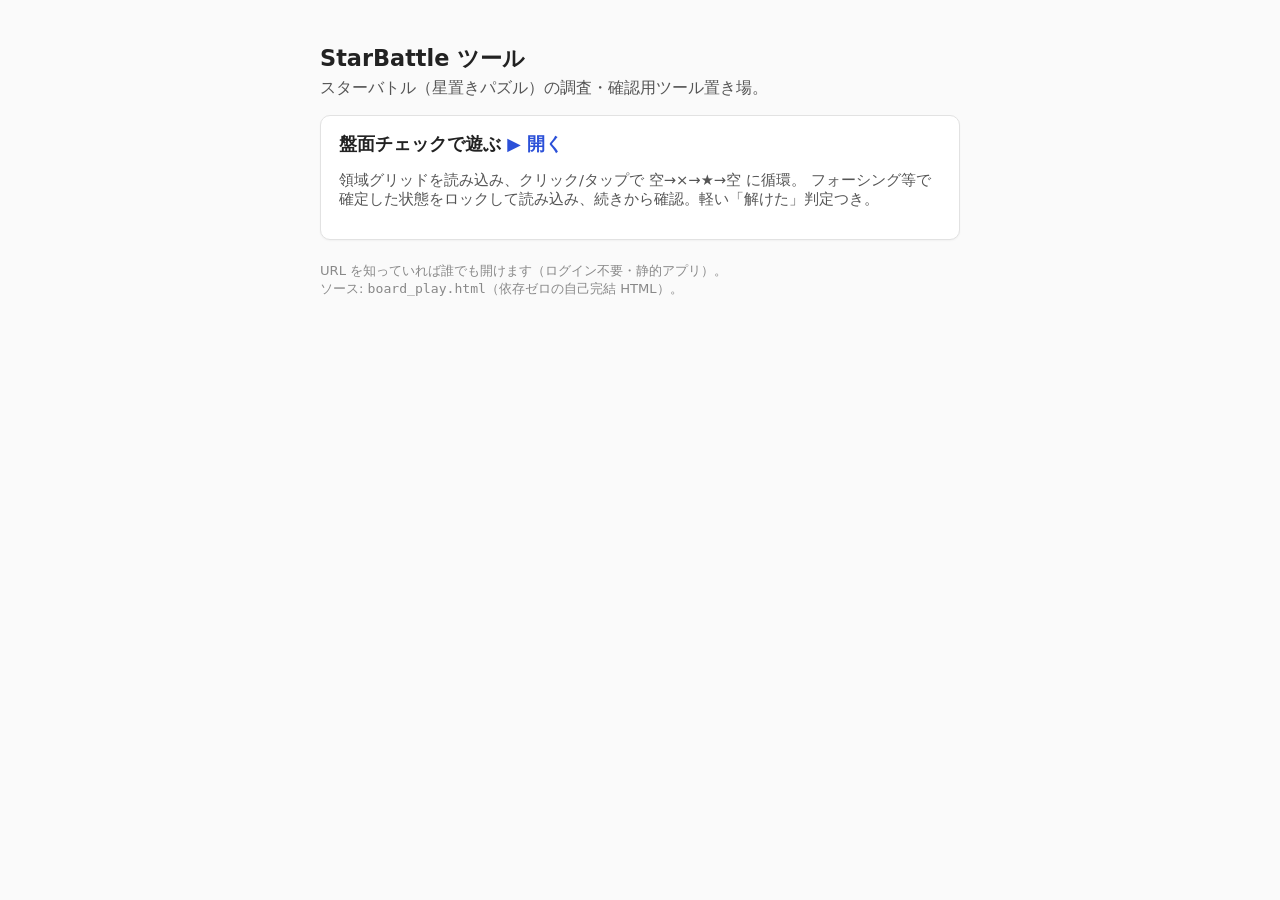
==== index.html @ 4a04c152 "Merge pull request #1 from you-eiko/claude/starbattle-play-export-pawwh0 feat: 公開アプリ一式（盤面チェックで遊ぶ静的アプ" ====
<!DOCTYPE html>
<!--
  GitHub Pages の固定入口（ランチャー）。
  Pages を有効化すると <user>.github.io/StarBattle/ がここを開く。
  実体（アプリ）が tools/ 内で移動しても、このファイルのリンク先を直すだけで
  入口URLは不変に保てる。外部依存なし・自己完結。
-->
<html lang="ja">
<head>
<meta charset="utf-8">
<meta name="viewport" content="width=device-width, initial-scale=1">
<title>StarBattle ツール</title>
<style>
  body { font-family: system-ui, sans-serif; margin: 0; color: #222; background: #fafafa; }
  .wrap { max-width: 640px; margin: 0 auto; padding: 28px 18px; }
  h1 { font-size: 1.4rem; margin-bottom: 4px; }
  p.lead { color: #555; margin-top: 0; }
  .card { display: block; background: #fff; border: 1px solid #e2e2e2; border-radius: 10px;
    padding: 16px 18px; margin: 14px 0; text-decoration: none; color: inherit;
    box-shadow: 0 1px 2px rgba(0,0,0,.04); }
  .card:hover { border-color: #b9c7ff; box-shadow: 0 2px 8px rgba(60,90,200,.10); }
  .card h2 { font-size: 1.1rem; margin: 0 0 4px; }
  .card .go { color: #2b50d8; font-weight: 700; }
  .card .desc { color: #555; font-size: .92rem; }
  footer { color: #888; font-size: .82rem; margin-top: 22px; }
</style>
</head>
<body>
<div class="wrap">
  <h1>StarBattle ツール</h1>
  <p class="lead">スターバトル（星置きパズル）の調査・確認用ツール置き場。</p>

  <a class="card" href="board_play.html">
    <h2>盤面チェックで遊ぶ <span class="go">▶ 開く</span></h2>
    <p class="desc">領域グリッドを読み込み、クリック/タップで 空→×→★→空 に循環。
      フォーシング等で確定した状態をロックして読み込み、続きから確認。軽い「解けた」判定つき。</p>
  </a>

  <footer>
    URL を知っていれば誰でも開けます（ログイン不要・静的アプリ）。<br>
    ソース: <code>board_play.html</code>（依存ゼロの自己完結 HTML）。
  </footer>
</div>
</body>
</html>
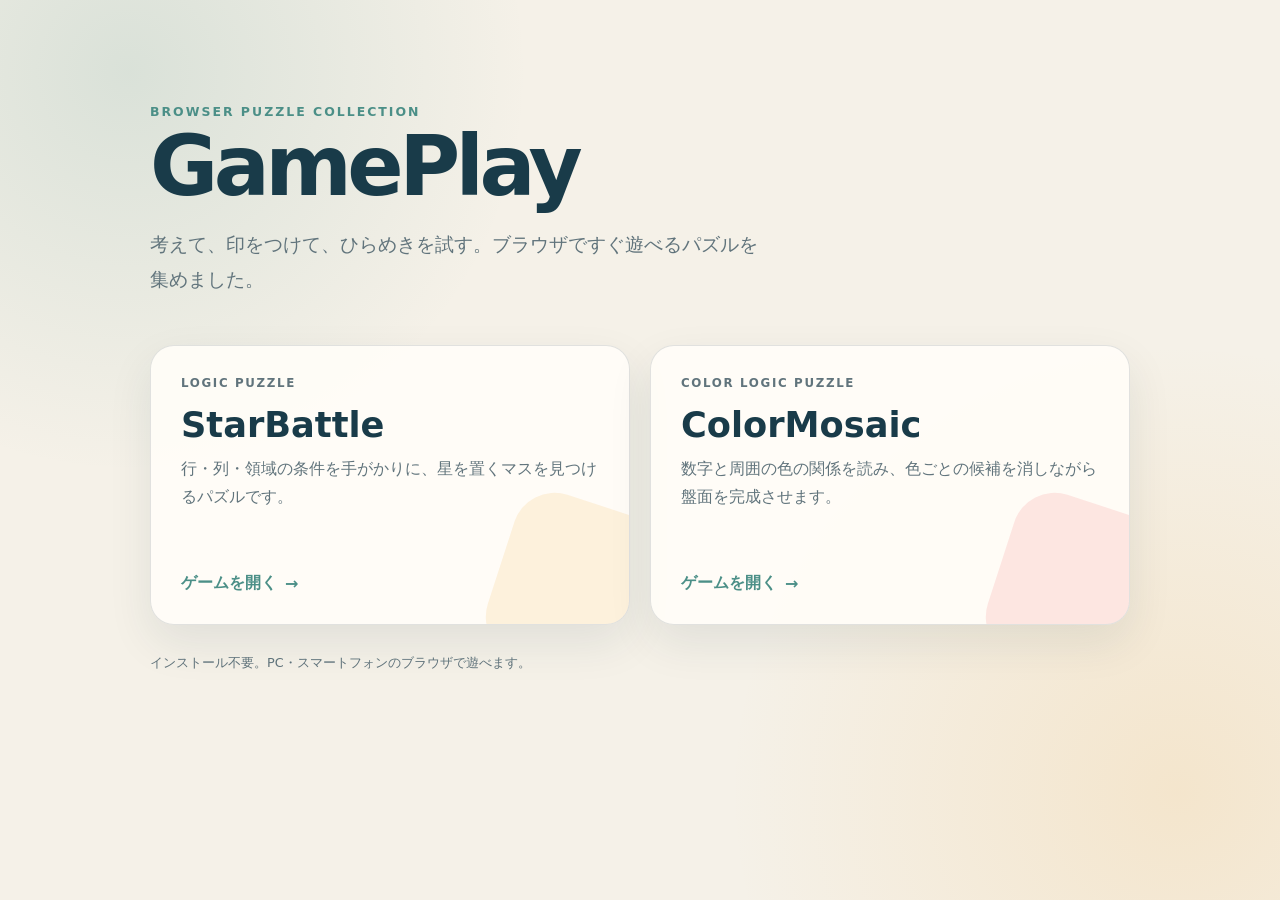
==== commit a9292357: "Add initial set of StarBattle puzzles with regions, states, and solutions" ====
--- a/index.html
+++ b/index.html
@@ -1,45 +1,182 @@
-<!DOCTYPE html>
-<!--
-  GitHub Pages の固定入口（ランチャー）。
-  Pages を有効化すると <user>.github.io/StarBattle/ がここを開く。
-  実体（アプリ）が tools/ 内で移動しても、このファイルのリンク先を直すだけで
-  入口URLは不変に保てる。外部依存なし・自己完結。
--->
+<!doctype html>
 <html lang="ja">
 <head>
-<meta charset="utf-8">
-<meta name="viewport" content="width=device-width, initial-scale=1">
-<title>StarBattle ツール</title>
-<style>
-  body { font-family: system-ui, sans-serif; margin: 0; color: #222; background: #fafafa; }
-  .wrap { max-width: 640px; margin: 0 auto; padding: 28px 18px; }
-  h1 { font-size: 1.4rem; margin-bottom: 4px; }
-  p.lead { color: #555; margin-top: 0; }
-  .card { display: block; background: #fff; border: 1px solid #e2e2e2; border-radius: 10px;
-    padding: 16px 18px; margin: 14px 0; text-decoration: none; color: inherit;
-    box-shadow: 0 1px 2px rgba(0,0,0,.04); }
-  .card:hover { border-color: #b9c7ff; box-shadow: 0 2px 8px rgba(60,90,200,.10); }
-  .card h2 { font-size: 1.1rem; margin: 0 0 4px; }
-  .card .go { color: #2b50d8; font-weight: 700; }
-  .card .desc { color: #555; font-size: .92rem; }
-  footer { color: #888; font-size: .82rem; margin-top: 22px; }
-</style>
+  <meta charset="utf-8">
+  <meta name="viewport" content="width=device-width, initial-scale=1">
+  <meta name="theme-color" content="#172f3b">
+  <title>GamePlay</title>
+  <style>
+    :root {
+      color-scheme: light;
+      --ink: #18323d;
+      --muted: #61747c;
+      --paper: #f5f1e8;
+      --panel: rgb(255 253 248 / 92%);
+      --line: #c9d5d8;
+      --deep: #193b49;
+      --teal: #4b8f87;
+      --coral: #ef5b64;
+      --gold: #efa83d;
+    }
+
+    * { box-sizing: border-box; }
+
+    body {
+      min-height: 100vh;
+      margin: 0;
+      color: var(--ink);
+      background:
+        radial-gradient(circle at 10% 8%, rgb(75 143 135 / 16%), transparent 25rem),
+        radial-gradient(circle at 92% 88%, rgb(239 168 61 / 16%), transparent 28rem),
+        var(--paper);
+      font-family: "Yu Gothic UI", "Yu Gothic", "Hiragino Sans", system-ui, sans-serif;
+    }
+
+    .shell {
+      width: min(980px, calc(100% - 36px));
+      margin: 0 auto;
+      padding: clamp(54px, 9vw, 104px) 0 48px;
+    }
+
+    .eyebrow {
+      margin: 0 0 8px;
+      color: var(--teal);
+      font-size: .78rem;
+      font-weight: 800;
+      letter-spacing: .16em;
+    }
+
+    h1 {
+      margin: 0;
+      color: var(--deep);
+      font-size: clamp(2.7rem, 8vw, 5.2rem);
+      line-height: .95;
+      letter-spacing: -.055em;
+    }
+
+    .lead {
+      max-width: 620px;
+      margin: 22px 0 0;
+      color: var(--muted);
+      font-size: clamp(1rem, 2.4vw, 1.2rem);
+      line-height: 1.8;
+    }
+
+    .games {
+      display: grid;
+      grid-template-columns: repeat(2, minmax(0, 1fr));
+      gap: 20px;
+      margin-top: 48px;
+    }
+
+    .game-card {
+      position: relative;
+      display: flex;
+      min-height: 280px;
+      flex-direction: column;
+      overflow: hidden;
+      padding: 30px;
+      color: inherit;
+      text-decoration: none;
+      background: var(--panel);
+      border: 1px solid rgb(24 50 61 / 13%);
+      border-radius: 24px;
+      box-shadow: 0 18px 45px rgb(24 50 61 / 9%);
+      transition: transform .18s ease, box-shadow .18s ease, border-color .18s ease;
+    }
+
+    .game-card:hover,
+    .game-card:focus-visible {
+      transform: translateY(-4px);
+      border-color: rgb(75 143 135 / 55%);
+      box-shadow: 0 24px 54px rgb(24 50 61 / 14%);
+      outline: none;
+    }
+
+    .game-card::after {
+      position: absolute;
+      right: -38px;
+      bottom: -50px;
+      width: 170px;
+      height: 170px;
+      content: "";
+      border-radius: 42px;
+      transform: rotate(18deg);
+      opacity: .14;
+    }
+
+    .starbattle::after { background: var(--gold); }
+    .colormosaic::after { background: var(--coral); }
+
+    .game-label {
+      color: var(--muted);
+      font-size: .74rem;
+      font-weight: 800;
+      letter-spacing: .14em;
+    }
+
+    .game-card h2 {
+      margin: 16px 0 10px;
+      color: var(--deep);
+      font-size: clamp(1.65rem, 4vw, 2.2rem);
+      line-height: 1.1;
+    }
+
+    .game-card p {
+      max-width: 31em;
+      margin: 0;
+      color: var(--muted);
+      line-height: 1.75;
+    }
+
+    .open {
+      display: inline-flex;
+      align-items: center;
+      gap: 8px;
+      margin-top: auto;
+      padding-top: 28px;
+      color: var(--teal);
+      font-weight: 800;
+    }
+
+    footer {
+      margin-top: 30px;
+      color: var(--muted);
+      font-size: .8rem;
+    }
+
+    @media (max-width: 680px) {
+      .shell { width: min(100% - 24px, 520px); }
+      .games { grid-template-columns: 1fr; margin-top: 34px; }
+      .game-card { min-height: 235px; padding: 25px; }
+    }
+  </style>
 </head>
 <body>
-<div class="wrap">
-  <h1>StarBattle ツール</h1>
-  <p class="lead">スターバトル（星置きパズル）の調査・確認用ツール置き場。</p>
+  <main class="shell">
+    <header>
+      <p class="eyebrow">BROWSER PUZZLE COLLECTION</p>
+      <h1>GamePlay</h1>
+      <p class="lead">考えて、印をつけて、ひらめきを試す。ブラウザですぐ遊べるパズルを集めました。</p>
+    </header>
 
-  <a class="card" href="board_play.html">
-    <h2>盤面チェックで遊ぶ <span class="go">▶ 開く</span></h2>
-    <p class="desc">領域グリッドを読み込み、クリック/タップで 空→×→★→空 に循環。
-      フォーシング等で確定した状態をロックして読み込み、続きから確認。軽い「解けた」判定つき。</p>
-  </a>
+    <section class="games" aria-label="ゲーム一覧">
+      <a class="game-card starbattle" href="starbattle/">
+        <span class="game-label">LOGIC PUZZLE</span>
+        <h2>StarBattle</h2>
+        <p>行・列・領域の条件を手がかりに、星を置くマスを見つけるパズルです。</p>
+        <span class="open">ゲームを開く <span aria-hidden="true">→</span></span>
+      </a>
 
-  <footer>
-    URL を知っていれば誰でも開けます（ログイン不要・静的アプリ）。<br>
-    ソース: <code>board_play.html</code>（依存ゼロの自己完結 HTML）。
-  </footer>
-</div>
+      <a class="game-card colormosaic" href="colormosaic/">
+        <span class="game-label">COLOR LOGIC PUZZLE</span>
+        <h2>ColorMosaic</h2>
+        <p>数字と周囲の色の関係を読み、色ごとの候補を消しながら盤面を完成させます。</p>
+        <span class="open">ゲームを開く <span aria-hidden="true">→</span></span>
+      </a>
+    </section>
+
+    <footer>インストール不要。PC・スマートフォンのブラウザで遊べます。</footer>
+  </main>
 </body>
 </html>
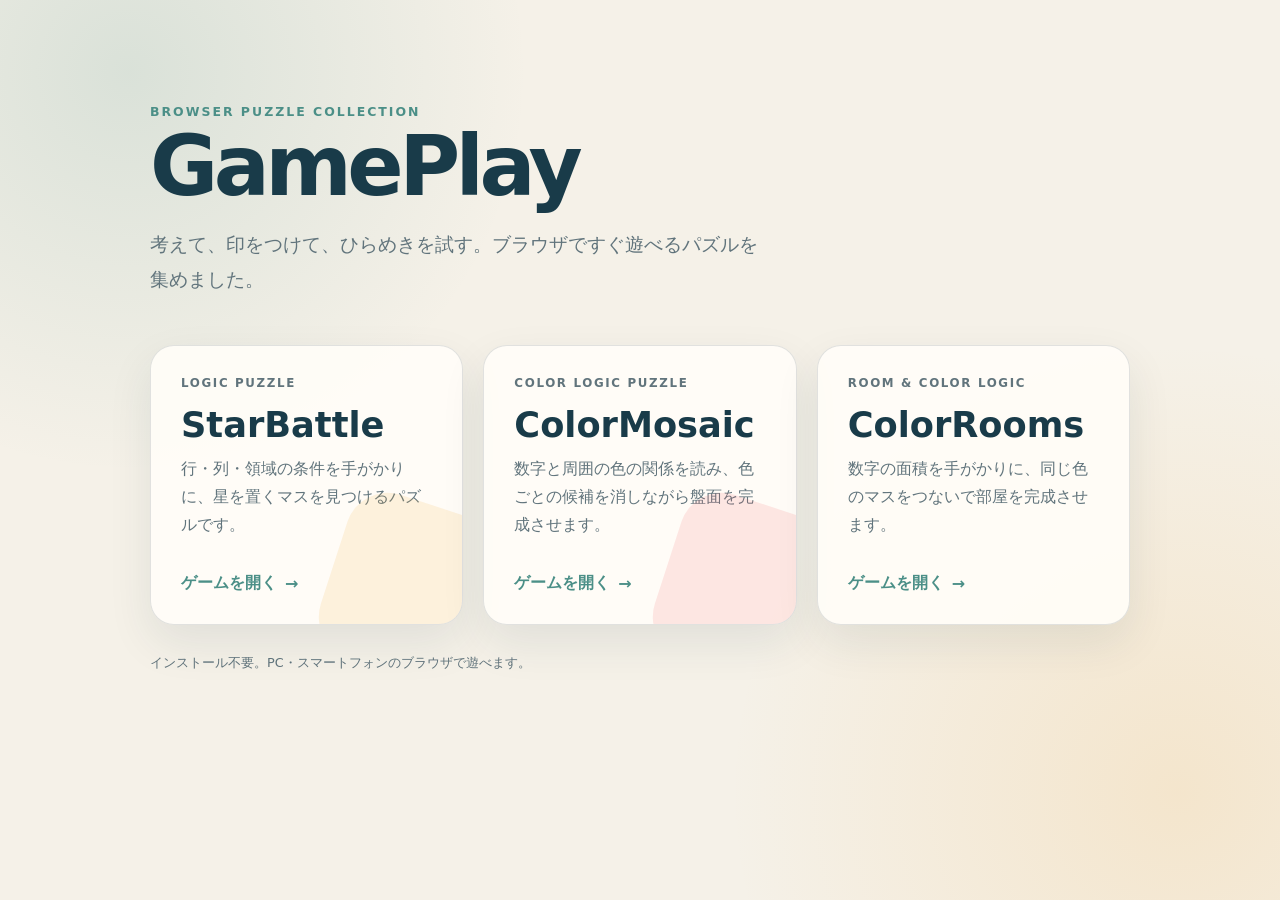
==== commit ffbddf6b: "Add core functionality and styles for Color Rooms game - Implemented game logic in model.js includin" ====
--- a/index.html
+++ b/index.html
@@ -64,7 +64,7 @@
 
     .games {
       display: grid;
-      grid-template-columns: repeat(2, minmax(0, 1fr));
+      grid-template-columns: repeat(3, minmax(0, 1fr));
       gap: 20px;
       margin-top: 48px;
     }
@@ -107,6 +107,7 @@
 
     .starbattle::after { background: var(--gold); }
     .colormosaic::after { background: var(--coral); }
+    .colorrooms::after { background: linear-gradient(135deg, var(--teal), var(--blue)); }
 
     .game-label {
       color: var(--muted);
@@ -145,6 +146,10 @@
       font-size: .8rem;
     }
 
+    @media (max-width: 880px) {
+      .games { grid-template-columns: repeat(2, minmax(0, 1fr)); }
+    }
+
     @media (max-width: 680px) {
       .shell { width: min(100% - 24px, 520px); }
       .games { grid-template-columns: 1fr; margin-top: 34px; }
@@ -174,6 +179,13 @@
         <p>数字と周囲の色の関係を読み、色ごとの候補を消しながら盤面を完成させます。</p>
         <span class="open">ゲームを開く <span aria-hidden="true">→</span></span>
       </a>
+
+      <a class="game-card colorrooms" href="colorrooms/">
+        <span class="game-label">ROOM &amp; COLOR LOGIC</span>
+        <h2>ColorRooms</h2>
+        <p>数字の面積を手がかりに、同じ色のマスをつないで部屋を完成させます。</p>
+        <span class="open">ゲームを開く <span aria-hidden="true">→</span></span>
+      </a>
     </section>
 
     <footer>インストール不要。PC・スマートフォンのブラウザで遊べます。</footer>
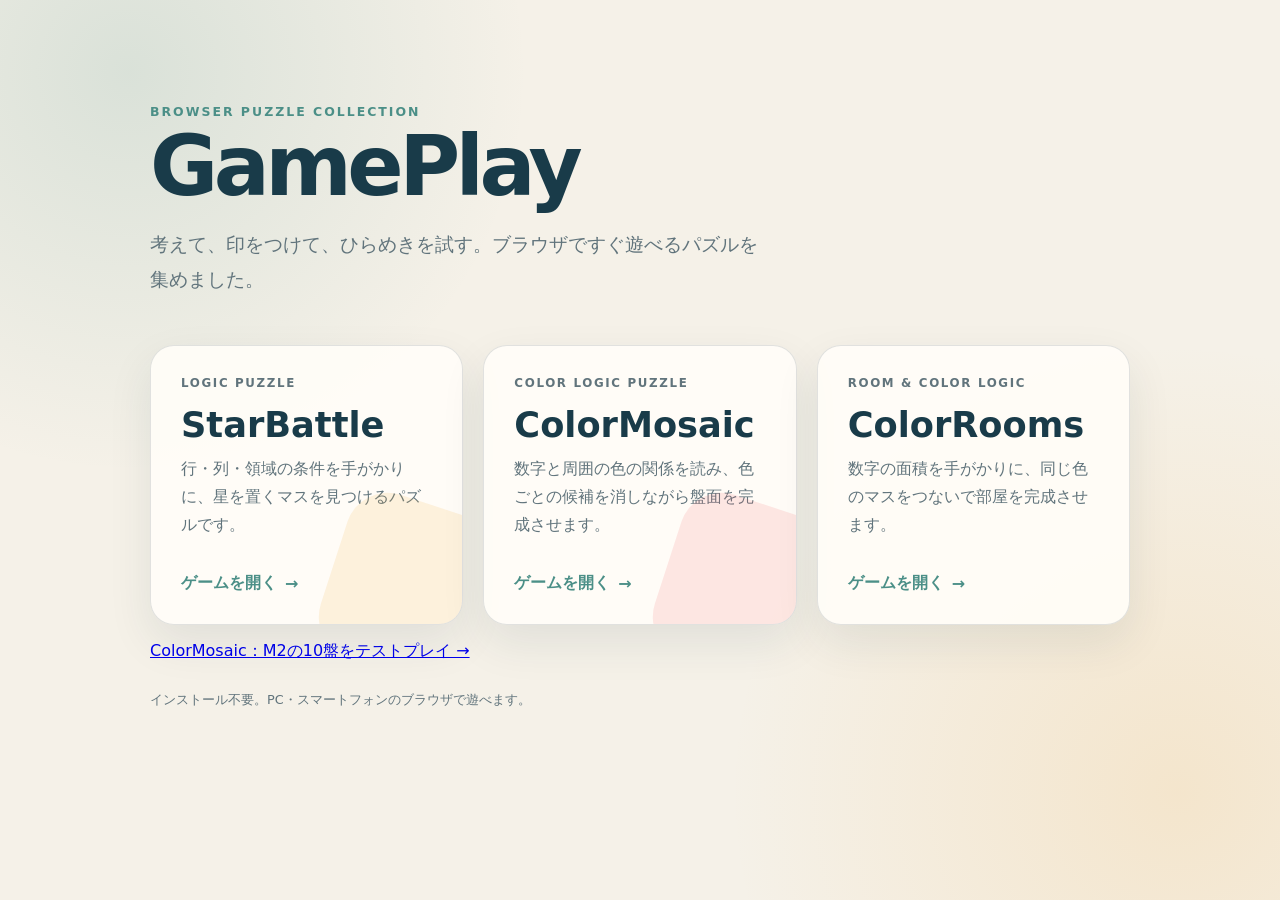
==== commit 91a3767c: "Add ten audited M2 Extra puzzles for ColorMosaic playtesting" ====
--- a/index.html
+++ b/index.html
@@ -173,7 +173,7 @@
         <span class="open">ゲームを開く <span aria-hidden="true">→</span></span>
       </a>
 
-      <a class="game-card colormosaic" href="colormosaic/">
+      <a class="game-card colormosaic" href="colormosaic/index.html">
         <span class="game-label">COLOR LOGIC PUZZLE</span>
         <h2>ColorMosaic</h2>
         <p>数字と周囲の色の関係を読み、色ごとの候補を消しながら盤面を完成させます。</p>
@@ -188,6 +188,8 @@
       </a>
     </section>
 
+    <p><a href="colormosaic/index.html?collection=m2">ColorMosaic：M2の10盤をテストプレイ →</a></p>
+
     <footer>インストール不要。PC・スマートフォンのブラウザで遊べます。</footer>
   </main>
 </body>
